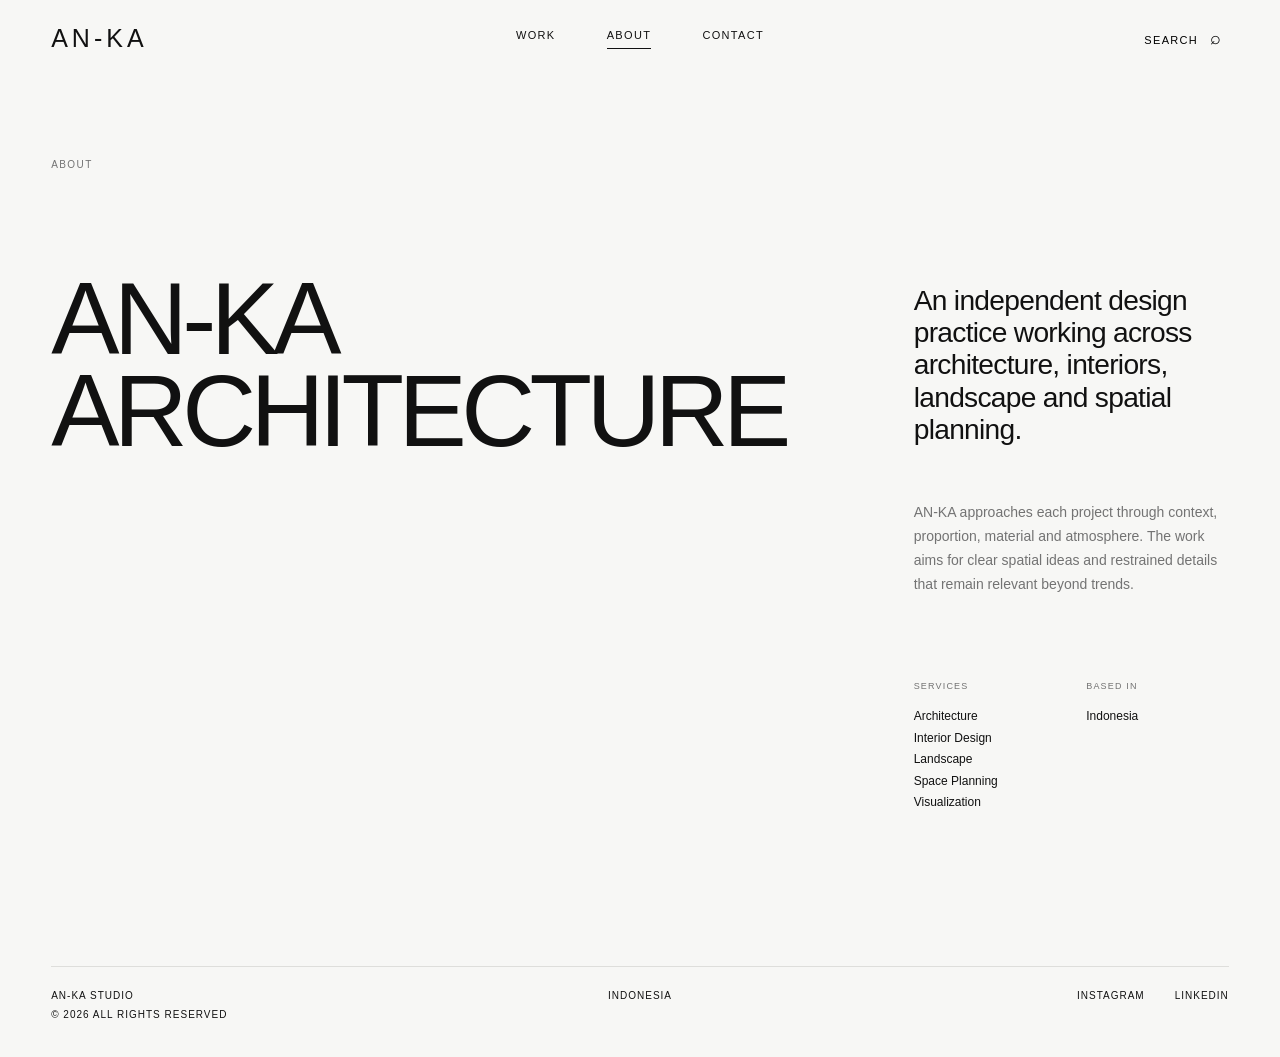
==== about.html @ 23801652 "Add files via upload" ====
<!DOCTYPE html>
<html lang="en">
<head>
  <meta charset="UTF-8">
  <meta name="viewport" content="width=device-width, initial-scale=1.0">
  <meta name="description" content="AN-KA Studio — About the studio.">
  <title>About — AN-KA Studio</title>
  <link rel="icon" href="assets/favicon.svg" type="image/svg+xml">
  <link rel="stylesheet" href="css/style.css">
</head>
<body class="subpage">
<header class="site-header">
  <a class="brand" href="index.html">AN-KA</a>
  <nav class="desktop-nav"><a href="index.html">WORK</a><a class="active" href="about.html">ABOUT</a><a href="contact.html">CONTACT</a></nav>
  <button class="search-toggle" type="button">SEARCH <span>⌕</span></button>
  <button class="menu-toggle" type="button" aria-label="Open menu" aria-expanded="false">MENU</button>
</header>
<div class="mobile-menu" aria-hidden="true"><button class="menu-close" type="button">CLOSE</button><nav><a href="index.html">WORK</a><a href="about.html">ABOUT</a><a href="contact.html">CONTACT</a></nav></div>

<main class="subpage-main">
  <div class="eyebrow">ABOUT</div>
  <section class="about-layout">
    <h1>AN-KA<br>ARCHITECTURE</h1>
    <div class="about-copy">
      <p class="lead">An independent design practice working across architecture, interiors, landscape and spatial planning.</p>
      <p>AN-KA approaches each project through context, proportion, material and atmosphere. The work aims for clear spatial ideas and restrained details that remain relevant beyond trends.</p>
      <div class="info-grid">
        <div><span>SERVICES</span><p>Architecture<br>Interior Design<br>Landscape<br>Space Planning<br>Visualization</p></div>
        <div><span>BASED IN</span><p>Indonesia</p></div>
      </div>
    </div>
  </section>
</main>
<footer class="site-footer"><div><strong>AN-KA STUDIO</strong><span>© 2026 ALL RIGHTS RESERVED</span></div><span>INDONESIA</span><div class="footer-links"><a href="#">INSTAGRAM</a><a href="#">LINKEDIN</a></div></footer>
<script src="js/main.js"></script>
</body>
</html>
---- css/style.css ----
:root {
  --bg: #f7f7f5;
  --text: #111;
  --muted: #737373;
  --line: #dededb;
  --pad: clamp(20px, 4vw, 60px);
  --sans: Inter, "Helvetica Neue", Helvetica, Arial, sans-serif;
}
* { box-sizing: border-box; }
html { scroll-behavior: smooth; }
body { margin: 0; background: var(--bg); color: var(--text); font-family: var(--sans); font-size: 12px; line-height: 1.45; }
body.menu-open { overflow: hidden; }
a { color: inherit; text-decoration: none; }
button, input { font: inherit; }
.site-header {
  height: 78px; padding: 0 var(--pad); display: grid; grid-template-columns: 1fr auto 1fr;
  align-items: center; position: sticky; top: 0; z-index: 50; background: color-mix(in srgb, var(--bg) 94%, transparent);
  backdrop-filter: blur(8px); border-bottom: 1px solid transparent; transition: border-color .3s ease;
}
.site-header:has(+ *) { }
.brand { font-size: 25px; letter-spacing: .16em; font-weight: 500; }
.desktop-nav { display: flex; gap: clamp(24px, 4vw, 60px); }
.desktop-nav a, .search-toggle, .menu-toggle { font-size: 11px; letter-spacing: .12em; }
.desktop-nav a.active { border-bottom: 1px solid var(--text); padding-bottom: 5px; }
.search-toggle { justify-self: end; border: 0; background: none; cursor: pointer; }
.search-toggle span { font-size: 18px; margin-left: 8px; }
.menu-toggle { display: none; border: 0; background: none; cursor: pointer; justify-self: end; }
.mobile-menu {
  position: fixed; inset: 0; z-index: 100; background: var(--bg); display: flex; flex-direction: column;
  padding: 28px var(--pad); transform: translateY(-100%); transition: transform .45s cubic-bezier(.77,0,.18,1);
}
.mobile-menu.open { transform: translateY(0); }
.menu-close { align-self: flex-end; border: 0; background: none; font-size: 11px; letter-spacing: .12em; }
.mobile-menu nav { display: flex; flex-direction: column; gap: 16px; margin-top: auto; margin-bottom: 12vh; }
.mobile-menu nav a { font-size: clamp(34px, 9vw, 70px); letter-spacing: -.03em; }

.search-panel { position: fixed; inset: 0; z-index: 90; background: var(--bg); display: flex; align-items: center; justify-content: center; opacity: 0; pointer-events: none; transition: opacity .3s ease; }
.search-panel.open { opacity: 1; pointer-events: auto; }
.search-inner { width: min(900px, calc(100% - 2 * var(--pad))); position: relative; }
.search-inner label { display: block; font-size: 10px; letter-spacing: .14em; margin-bottom: 18px; color: var(--muted); }
.search-inner input { width: 100%; border: 0; border-bottom: 1px solid var(--text); outline: none; background: none; font-size: clamp(24px, 5vw, 58px); padding: 0 0 12px; }
.search-close { position: absolute; right: 0; top: -35px; border: 0; background: none; cursor: pointer; font-size: 10px; letter-spacing: .12em; }

.portfolio-intro { padding: 48px var(--pad) 20px; }
.category-filter { display: flex; flex-wrap: wrap; gap: 30px; }
.filter { border: 0; padding: 0 0 6px; background: none; cursor: pointer; font-size: 11px; letter-spacing: .11em; }
.filter.active { border-bottom: 1px solid var(--text); }

.project-list { padding: 20px var(--pad) 100px; }
.project-item {
  display: grid; grid-template-columns: minmax(190px, 26%) 1fr; gap: 30px; min-height: 82vh;
  padding: 42px 0 100px; align-items: start;
}
.project-meta { position: sticky; top: 110px; min-height: 220px; display: flex; flex-direction: column; }
.project-number { font-size: 11px; margin-bottom: 34px; }
.project-copy h2 { font-size: clamp(18px, 1.55vw, 25px); font-weight: 400; letter-spacing: -.025em; margin: 0 0 20px; }
.project-copy p { margin: 5px 0; color: var(--muted); font-size: 10px; letter-spacing: .08em; }
.view-link { margin-top: auto; width: max-content; font-size: 10px; letter-spacing: .1em; border-bottom: 1px solid var(--text); padding-bottom: 4px; }
.project-image-wrap { display: block; overflow: hidden; background: #e9e8e4; }
.project-image-wrap img {
  width: 100%; height: auto; min-height: 65vh; display: block; object-fit: cover;
  transition: transform .8s cubic-bezier(.2,.7,.2,1);
}
.project-image-wrap:hover img { transform: scale(1.012); }
.project-item.reveal { opacity: 0; transform: translateY(18px); transition: opacity .7s ease, transform .7s ease; }
.project-item.reveal.seen { opacity: 1; transform: none; }
.project-item[hidden] { display: none; }

.site-footer { border-top: 1px solid var(--line); margin: 0 var(--pad); padding: 22px 0 34px; display: grid; grid-template-columns: 1fr 1fr 1fr; gap: 20px; font-size: 10px; letter-spacing: .1em; }
.site-footer strong, .site-footer span { display: block; font-weight: 400; }
.site-footer strong { margin-bottom: 5px; }
.site-footer > span { text-align: center; }
.footer-links { display: flex; justify-content: flex-end; gap: 30px; }

.subpage-main { padding: 80px var(--pad) 140px; min-height: calc(100vh - 180px); }
.eyebrow { font-size: 10px; letter-spacing: .14em; color: var(--muted); }
.about-layout, .contact-layout { display: grid; grid-template-columns: 1fr 1fr; gap: 10vw; margin-top: 100px; }
.about-layout h1, .contact-layout h1 { font-size: clamp(48px, 8vw, 130px); font-weight: 300; letter-spacing: -.055em; line-height: .9; margin: 0; }
.about-copy, .contact-copy { max-width: 560px; padding-top: 12px; }
.lead { font-size: clamp(20px, 2.2vw, 34px); line-height: 1.15; letter-spacing: -.025em; margin: 0 0 55px; }
.about-copy > p:not(.lead) { color: var(--muted); max-width: 470px; font-size: 14px; line-height: 1.7; }
.info-grid, .contact-details { display: grid; grid-template-columns: 1fr 1fr; gap: 30px; margin-top: 80px; }
.info-grid span, .contact-details span { font-size: 9px; letter-spacing: .13em; color: var(--muted); }
.info-grid p, .contact-details p { line-height: 1.8; }
.contact-email { font-size: clamp(24px, 3.2vw, 48px); letter-spacing: -.04em; border-bottom: 1px solid var(--text); padding-bottom: 5px; }

.project-hero { padding: 70px var(--pad) 0; }
.project-detail-meta { display: grid; grid-template-columns: 26% 1fr; gap: 30px; margin-bottom: 42px; }
.project-detail-meta > span { font-size: 11px; }
.project-detail-meta h1 { margin: 0 0 18px; font-size: clamp(30px, 4vw, 65px); font-weight: 300; letter-spacing: -.04em; }
.project-detail-meta p { margin: 5px 0; font-size: 10px; color: var(--muted); letter-spacing: .1em; }
.detail-hero-image { display: block; width: 100%; max-height: 78vh; object-fit: cover; }
.project-description { display: grid; grid-template-columns: 26% 1fr; gap: 30px; padding: 110px var(--pad); }
.project-description > p { max-width: 680px; margin: 0; font-size: clamp(18px, 2vw, 30px); line-height: 1.25; letter-spacing: -.025em; }
.project-info { grid-column: 2; display: grid; grid-template-columns: repeat(5, 1fr); gap: 18px; margin-top: 80px; }
.project-info span { display: block; color: var(--muted); font-size: 9px; letter-spacing: .12em; margin-bottom: 10px; }
.project-info strong { font-weight: 400; font-size: 11px; }
.detail-gallery { padding: 0 var(--pad) 120px; display: grid; grid-template-columns: 1fr 1fr; gap: 18px; }
.detail-gallery img { width: 100%; display: block; background: #e9e8e4; }
.detail-gallery .gallery-wide { grid-column: 1 / -1; }
.project-nextprev { border-top: 1px solid var(--line); margin: 0 var(--pad); padding: 35px 0 100px; display: grid; grid-template-columns: 1fr 1fr; }
.project-nextprev a { display: flex; flex-direction: column; gap: 10px; }
.project-nextprev .next { text-align: right; }
.project-nextprev span { color: var(--muted); font-size: 9px; letter-spacing: .12em; }
.project-nextprev strong { font-size: clamp(20px, 2vw, 30px); font-weight: 300; letter-spacing: -.03em; }

@media (max-width: 900px) {
  .site-header { grid-template-columns: 1fr auto; }
  .desktop-nav, .search-toggle { display: none; }
  .menu-toggle { display: block; }
  .project-item { grid-template-columns: 1fr; min-height: auto; padding-bottom: 80px; }
  .project-meta { position: static; min-height: auto; display: grid; grid-template-columns: 45px 1fr; }
  .project-number { margin: 0; }
  .view-link { grid-column: 2; margin-top: 24px; }
  .project-image-wrap img { min-height: 0; }
  .about-layout, .contact-layout, .project-description { grid-template-columns: 1fr; gap: 50px; margin-top: 60px; }
  .project-info { grid-column: 1; grid-template-columns: repeat(2, 1fr); margin-top: 50px; }
  .project-detail-meta { grid-template-columns: 45px 1fr; }
}
@media (max-width: 600px) {
  .site-header { height: 64px; }
  .portfolio-intro { padding-top: 34px; }
  .category-filter { gap: 18px; }
  .project-list { padding-top: 0; }
  .project-item { gap: 22px; padding-top: 42px; }
  .project-copy h2 { font-size: 18px; }
  .project-description, .project-hero { padding-top: 70px; }
  .detail-gallery { grid-template-columns: 1fr; }
  .detail-gallery .gallery-wide { grid-column: auto; }
  .site-footer { grid-template-columns: 1fr 1fr; }
  .site-footer > span { display: none; }
  .footer-links { justify-content: flex-end; }
  .subpage-main { padding-top: 60px; }
  .about-layout h1, .contact-layout h1 { font-size: clamp(48px, 17vw, 90px); }
}
@media (prefers-reduced-motion: reduce) {
  *, *::before, *::after { scroll-behavior: auto !important; transition-duration: .01ms !important; animation-duration: .01ms !important; }
}
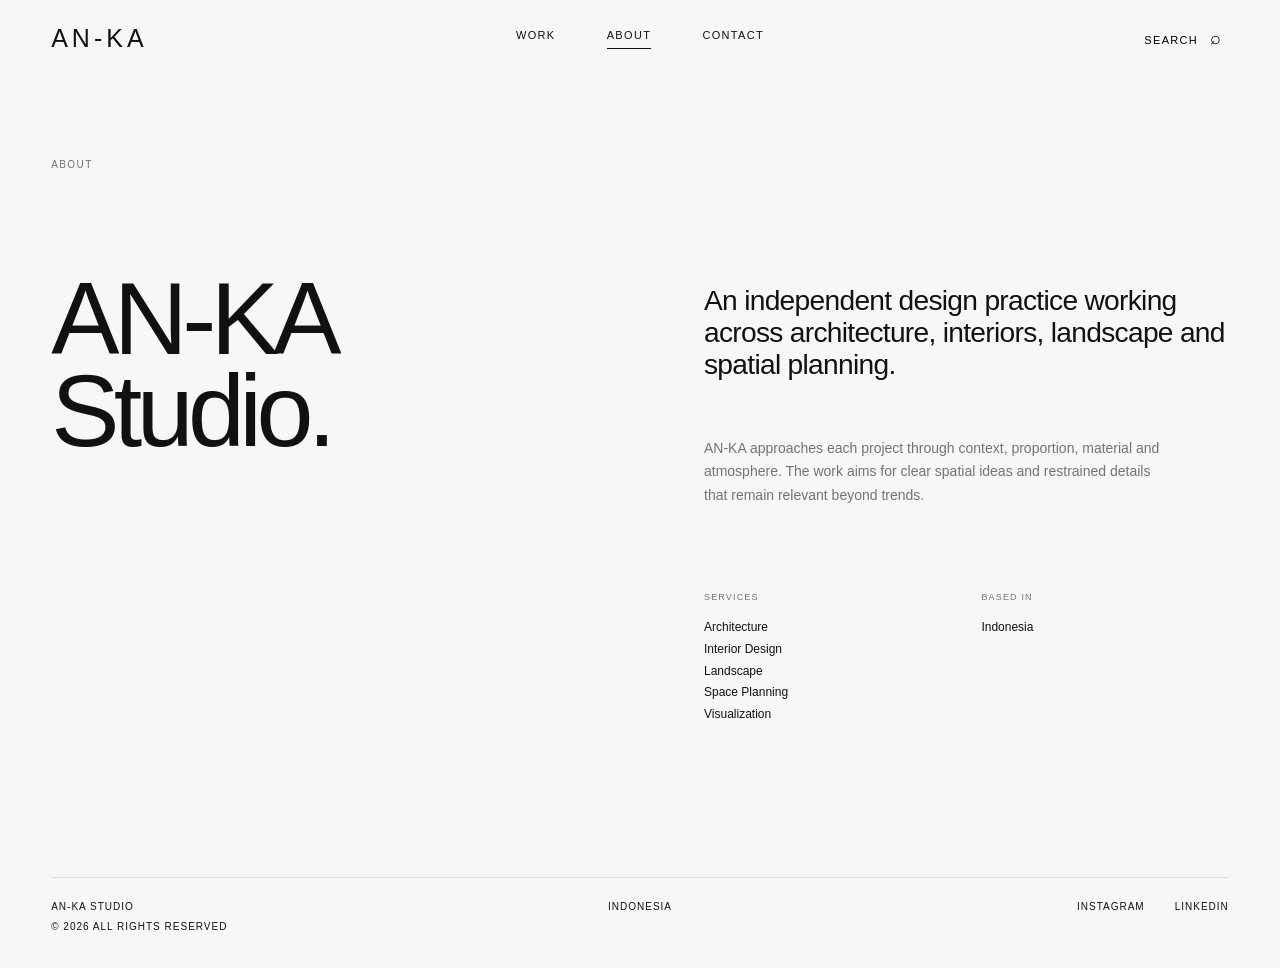
==== commit 2fce229c: "Update about.html" ====
--- a/about.html
+++ b/about.html
@@ -5,7 +5,7 @@
   <meta name="viewport" content="width=device-width, initial-scale=1.0">
   <meta name="description" content="AN-KA Studio — About the studio.">
   <title>About — AN-KA Studio</title>
-  <link rel="icon" href="assets/favicon.svg" type="image/svg+xml">
+  <link rel="icon" href="assets/favicon.png" type="image/png">
   <link rel="stylesheet" href="css/style.css">
 </head>
 <body class="subpage">
@@ -20,7 +20,7 @@
 <main class="subpage-main">
   <div class="eyebrow">ABOUT</div>
   <section class="about-layout">
-    <h1>AN-KA<br>ARCHITECTURE</h1>
+    <h1>AN-KA<br>Studio.</h1>
     <div class="about-copy">
       <p class="lead">An independent design practice working across architecture, interiors, landscape and spatial planning.</p>
       <p>AN-KA approaches each project through context, proportion, material and atmosphere. The work aims for clear spatial ideas and restrained details that remain relevant beyond trends.</p>
@@ -34,4 +34,4 @@
 <footer class="site-footer"><div><strong>AN-KA STUDIO</strong><span>© 2026 ALL RIGHTS RESERVED</span></div><span>INDONESIA</span><div class="footer-links"><a href="#">INSTAGRAM</a><a href="#">LINKEDIN</a></div></footer>
 <script src="js/main.js"></script>
 </body>
-</html>+</html>
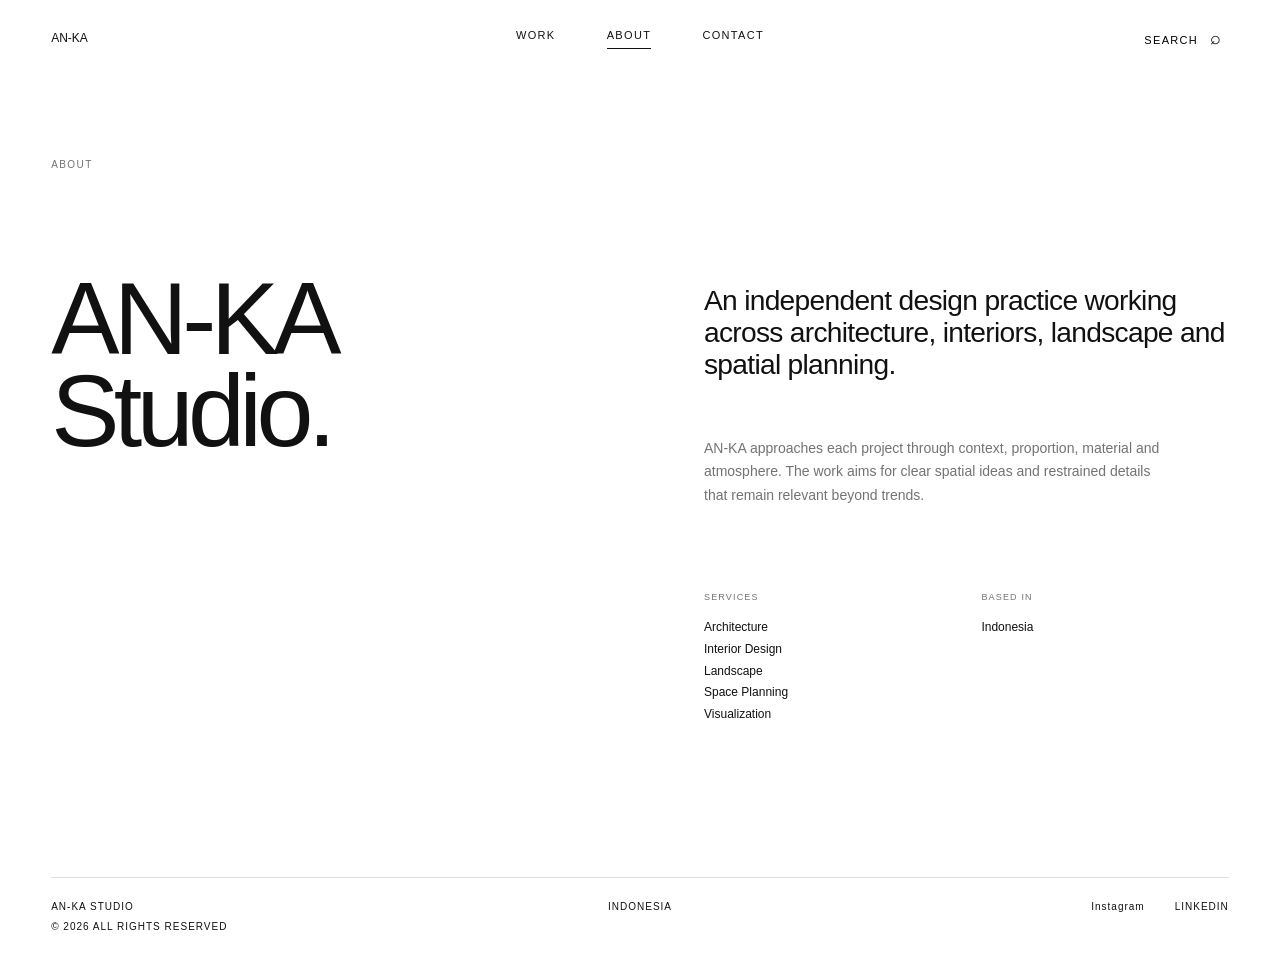
==== commit eb74a0d3: "Update about.html" ====
--- a/about.html
+++ b/about.html
@@ -31,7 +31,7 @@
     </div>
   </section>
 </main>
-<footer class="site-footer"><div><strong>AN-KA STUDIO</strong><span>© 2026 ALL RIGHTS RESERVED</span></div><span>INDONESIA</span><div class="footer-links"><a href="#">INSTAGRAM</a><a href="#">LINKEDIN</a></div></footer>
+<footer class="site-footer"><div><strong>AN-KA STUDIO</strong><span>© 2026 ALL RIGHTS RESERVED</span></div><span>INDONESIA</span><div class="footer-links"><a href="https://www.instagram.com/studioanhka/" target="_blank" rel="noopener noreferrer">Instagram</a><a href="#">LINKEDIN</a></div></footer>
 <script src="js/main.js"></script>
 </body>
 </html>
--- a/css/style.css
+++ b/css/style.css
@@ -1,5 +1,5 @@
 :root {
-  --bg: #f7f7f5;
+  --bg: #ffffff;
   --text: #111;
   --muted: #737373;
   --line: #dededb;
@@ -18,7 +18,24 @@
   backdrop-filter: blur(8px); border-bottom: 1px solid transparent; transition: border-color .3s ease;
 }
 .site-header:has(+ *) { }
-.brand { font-size: 25px; letter-spacing: .16em; font-weight: 500; }
+.brand {
+  display: flex;
+  align-items: center;
+  justify-content: flex-start;
+  width: 250px;
+  height: 60px;
+  overflow: hidden;
+}
+
+.brand img {
+  display: block;
+  width: 250px !important;
+  height: auto !important;
+  max-width: 250px !important;
+  max-height: 55px !important;
+  object-fit: contain;
+  object-position: left center;
+}
 .desktop-nav { display: flex; gap: clamp(24px, 4vw, 60px); }
 .desktop-nav a, .search-toggle, .menu-toggle { font-size: 11px; letter-spacing: .12em; }
 .desktop-nav a.active { border-bottom: 1px solid var(--text); padding-bottom: 5px; }
@@ -135,4 +152,4 @@
 }
 @media (prefers-reduced-motion: reduce) {
   *, *::before, *::after { scroll-behavior: auto !important; transition-duration: .01ms !important; animation-duration: .01ms !important; }
-}+}
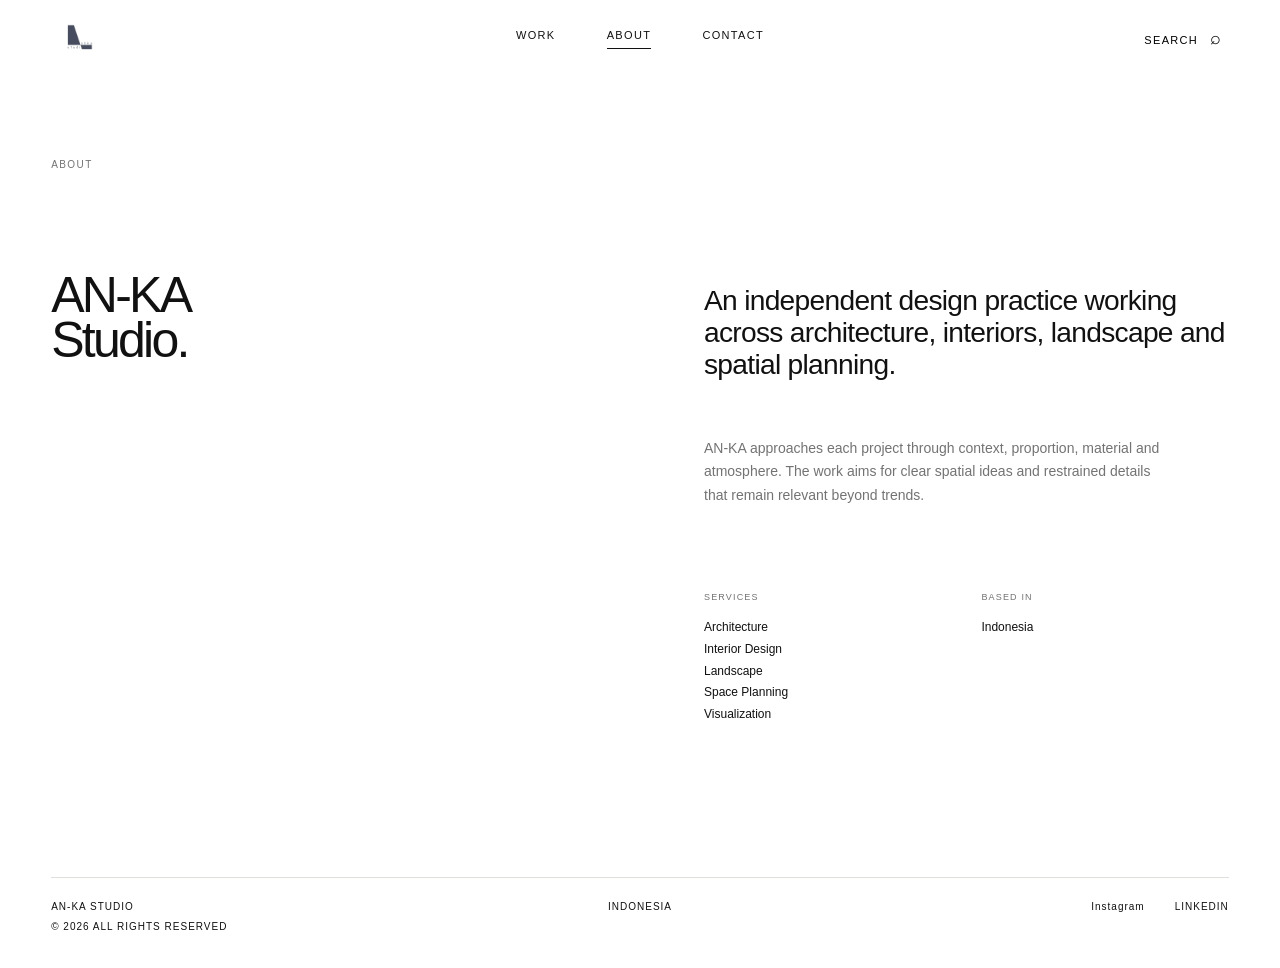
==== commit 1ba912d3: "Update about.html" ====
--- a/about.html
+++ b/about.html
@@ -4,13 +4,15 @@
   <meta charset="UTF-8">
   <meta name="viewport" content="width=device-width, initial-scale=1.0">
   <meta name="description" content="AN-KA Studio — About the studio.">
-  <title>About — AN-KA Studio</title>
+  <title>AN-KA│Studio</title>
   <link rel="icon" href="assets/favicon.png" type="image/png">
   <link rel="stylesheet" href="css/style.css">
 </head>
 <body class="subpage">
 <header class="site-header">
-  <a class="brand" href="index.html">AN-KA</a>
+ <a class="brand" href="index.html" aria-label="AN-KA Studio home">
+  <img src="assets/logo.png" alt="AN-KA Studio">
+</a>
   <nav class="desktop-nav"><a href="index.html">WORK</a><a class="active" href="about.html">ABOUT</a><a href="contact.html">CONTACT</a></nav>
   <button class="search-toggle" type="button">SEARCH <span>⌕</span></button>
   <button class="menu-toggle" type="button" aria-label="Open menu" aria-expanded="false">MENU</button>
--- a/css/style.css
+++ b/css/style.css
@@ -92,7 +92,13 @@
 .subpage-main { padding: 80px var(--pad) 140px; min-height: calc(100vh - 180px); }
 .eyebrow { font-size: 10px; letter-spacing: .14em; color: var(--muted); }
 .about-layout, .contact-layout { display: grid; grid-template-columns: 1fr 1fr; gap: 10vw; margin-top: 100px; }
-.about-layout h1, .contact-layout h1 { font-size: clamp(48px, 8vw, 130px); font-weight: 300; letter-spacing: -.055em; line-height: .9; margin: 0; }
+.about-layout h1 {
+  font-size: 50px;
+  font-weight: 300;
+  letter-spacing: -.055em;
+  line-height: .9;
+  margin: 0;
+}
 .about-copy, .contact-copy { max-width: 560px; padding-top: 12px; }
 .lead { font-size: clamp(20px, 2.2vw, 34px); line-height: 1.15; letter-spacing: -.025em; margin: 0 0 55px; }
 .about-copy > p:not(.lead) { color: var(--muted); max-width: 470px; font-size: 14px; line-height: 1.7; }
